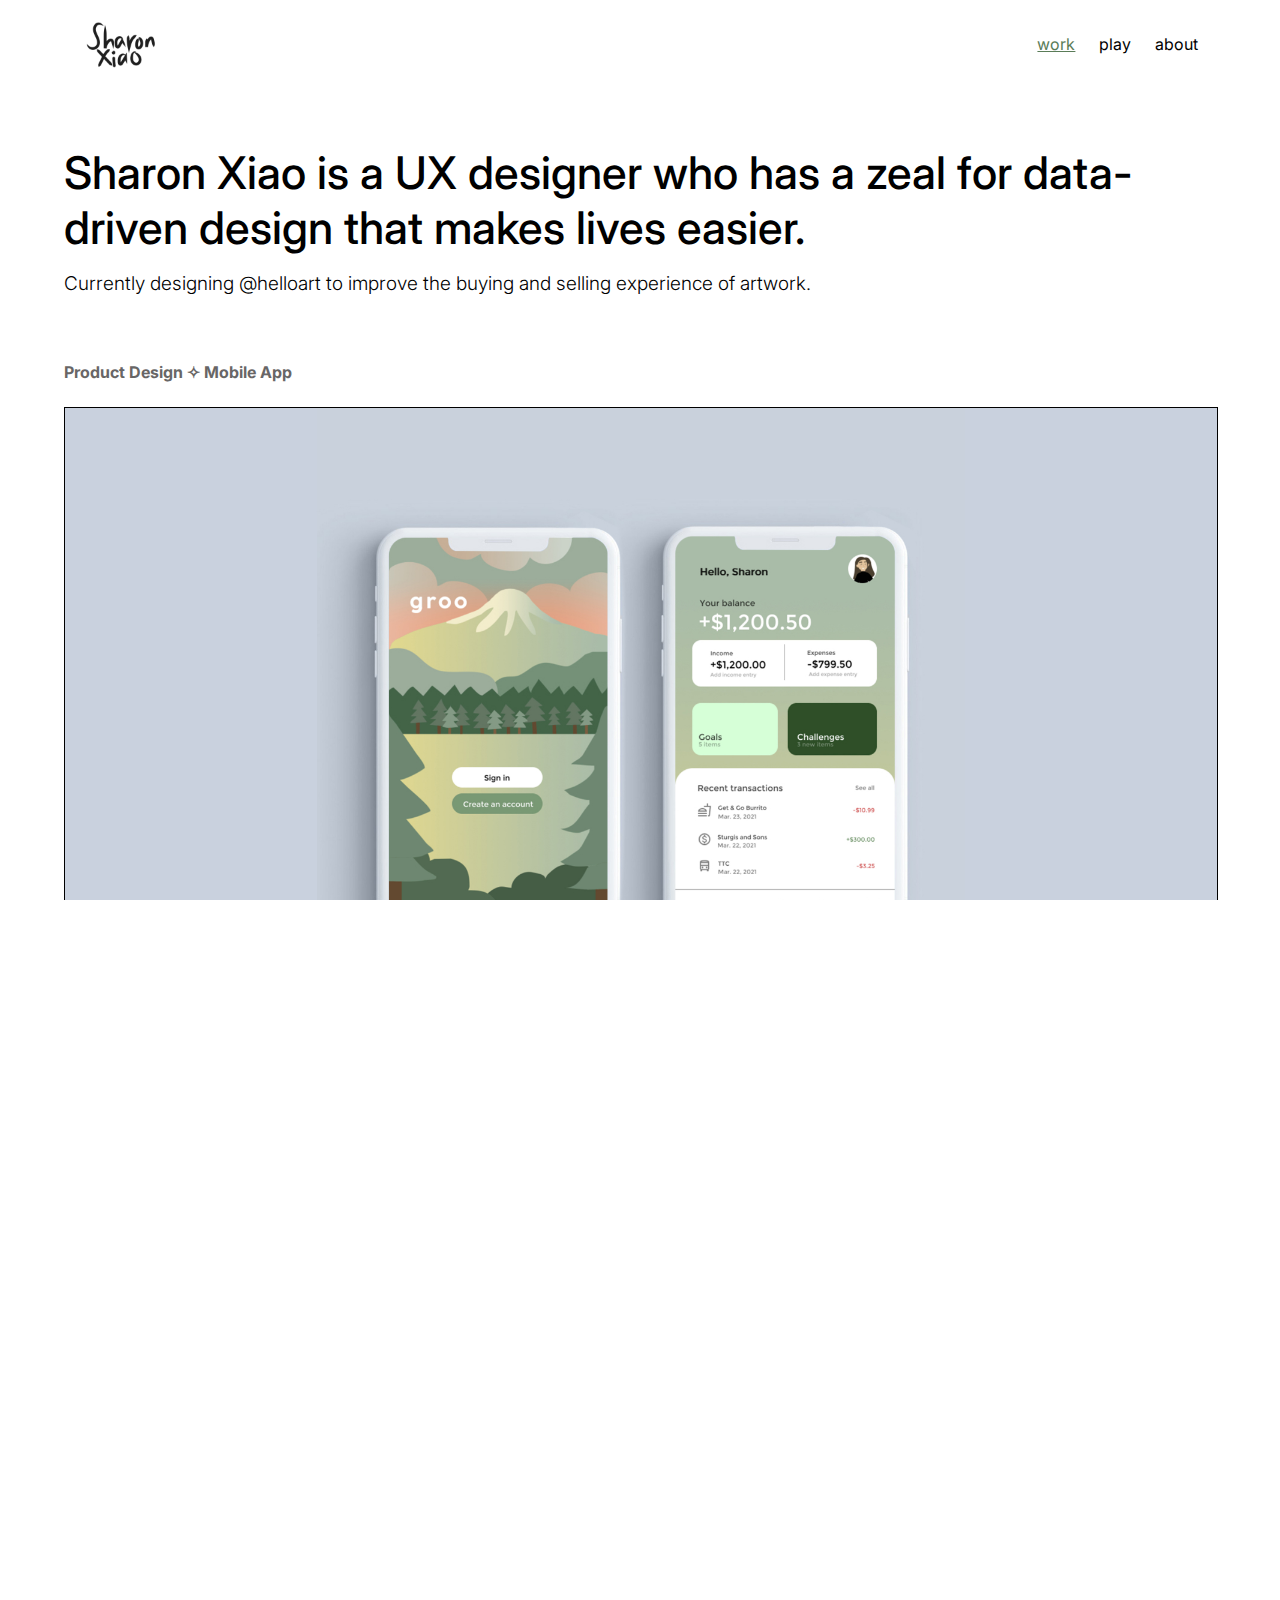
==== index.html @ 0c79200e "Updated font and nav bar properties" ====
<!DOCTYPE html>
<html lang="en">
    <head>
        <!-- Required meta tags-->
        <meta charset = "utf-8"/>
        <meta name = "viewport" content = "width=device-width, initial-scale=1.0"/>
        <meta name="author" content="Sharon Xiao"/>

        <!-- Bootstrap CSS -->
        <link rel = "stylesheet"
            href="https://cdn.jsdelivr.net/npm/bootstrap@4.5.3/dist/css/bootstrap.min.css"
            integrity = "sha384-TX8t27EcRE3e/ihU7zmQxVncDAy5uIKz4rEkgIXeMed4M0jlfIDPvg6uqKI2xXr2"
            crossorigin = "anonymous">

        <!-- Fonts -->
        <link rel="preconnect" href="https://fonts.googleapis.com">
        <link rel="preconnect" href="https://fonts.gstatic.com" crossorigin>
        <link href="https://fonts.googleapis.com/css2?family=Inter:wght@200;300;400;500&display=swap" rel="stylesheet">

        <link rel = "stylesheet" type="text/css" href = "index.css">
        <title>Sharon Xiao</title>
        <link rel="shortcut icon" type="image/x-icon" href="favicon.ico?"/>
    </head>
    <body>
        <!-- JavaScript: jQuery and Bootstrap bundle -->
        <script src = "https://code.jquery.com/jquery-3.5.1.slim.min.js"
            integrity = "sha384-DfXdz2htPH0lsSSs5nCTpuj/zy4C+OGpamoFVy38MVBnE+IbbVYUew+OrCXaRkfj"
            crossorigin = "anonymous">
        </script>
        <script src = "https://cdn.jsdelivr.net/npm/bootstrap@4.5.3/dist/js/bootstrap.bundle.min.js"
            integrity="sha384-ho+j7jyWK8fNQe+A12Hb8AhRq26LrZ/JpcUGGOn+Y7RsweNrtN/tE3MoK7ZeZDyx"
            crossorigin = "anonymous">
        </script>

        <header class = "container">
            <div class = "navbar">
                <div class = "logo">
                    <a href = "index.html"><img src = "media/logo.png" alt = "logo"/></a>
                </div>
                <div class = "nav" id = "myNav">
                    <a href = "index.html" style = "color:#5A7C58"><u>work</u></a>
                    <a href = "play.html">play</a>
                    <a href = "about.html">about</a>
                </div>
            </div>
        </header>

        <div class = "container text-left">
            <pre>
                <h1>Sharon Xiao is a UX designer who has a zeal for data-driven design that makes lives easier.</h1><br>
                <h2>Currently designing @helloart to improve the buying and selling experience of artwork.</h2><br><br>
            </pre>
        </div><br>

        <div class = "container text-left">
            <h5>Product Design ✧ Mobile App </h5>
            <a href = "groo.html"><img src = "media/groo-home.jpg" class = "bigPic"></a>
            <br>
            <a href = "groo.html"><h4>groo</h4></a>
            <h2>Using gamification to make smarter financial decisions.</h2>
            <br><br><br>
            <h5>UX Design ✧ Graphic Design ✧ Web Design</h5>
            <img src = "media/epic-home.jpg" class = "bigPic">
            <h4>Epic Investment Services</h4>
            <h2>Designing to improve tenant experience in commercial real estate at Epic. <i><b>Coming soon!</b></i></h2>
            <br><br><br>
            <h5>UX Design ✧ Product Design</h5>
            <a href = "caseware.html"><img src = "media/caseware-home.jpg" class = "bigPic"></a>
            <a href = "caseware.html"><h4>Caseware</h4></a>
            <h2>Reflecting on my experience and learnings at Caseware.</h2>
        </div><br><br><br><br>
        
        <hr><br><br>

        <footer class = "container">
            <div class = "footer">
                <p>Thanks for stopping by and checking out my portfolio!<br> If you'd like to get in touch, feel free to say 👋 at my Linkedin or shoot me an email.</p>
            </div>
            <br>
            <div class = "links">
                <a href = "https://www.linkedin.com/in/sharxiao/" target = "_blank">LinkedIn</a>
                <a href = "mailto:sharon.xiao@mail.utoronto.ca" target = "_blank">Email</a>
            </div>
            <br><br>
            <div class = "credits">
                <h6>Designed and coded by me!</h6>
                <br>
            </div>
        </footer>
    </body>
</html>
---- index.css ----
/* general */

body, html {
    font-family: 'Inter', sans-serif;
    color: #000000;
    background-color: #ffffff;
    margin: 0;
    height: 100%;
    width: 100%;
    max-width: 100%;
    overflow-x: hidden;
}

/* header */

header {
    padding: 20px;
}

header .row,
footer .row {
    display: flex;
    align-items: center;
}

header h1 {
    font-family: 'Inter', sans-serif;
    margin: 0;
    color: #000000;
}

.navbar {
    display: flex;
    justify-content: space-between;
    padding-left: 4%;
    padding-right: 4%;
}

.nav {
    overflow: hidden;
}

.nav a {
    float: left;
    display: block;
    text-align: center;
    padding: 14px 12px;
    text-decoration: none;
    font-size: 16px;
    font-weight: 400;
  }

.nav .icon {
    display: none;
  }

.logo img {
    width: 100px;
    height: 50px;
}

header p {
    padding: 0 20px;
    margin: 0;
    font-size: 17px;
    color:#000000;
}

header a:link {
    color: #000000;
}

header a:visited {
    color: #000000;
}

header a:hover, footer a:link {
    color: #5A7C58;
}

header a:active {
    color: #000000;
    text-decoration: underline;
}

/* main content */

pre {
    white-space: normal;
}

h1 {
    font-family: 'Inter', sans-serif;
    font-size: 45px;
    font-weight: 500;
    margin: 0;
    color: #000000;
    padding-left: 5%;
    padding-right: 5%;
    padding-top: 3%;
}

h2 {
    font-family: 'Inter', sans-serif;
    font-size: 19px;
    margin: 0;
    color: #000000;
    font-weight: 300;
    padding-left: 5%;
    padding-right: 5%;
    line-height: 150%;
}

h3 {
    font-family: 'Inter', sans-serif;
    font-size: 18px;
    margin: 0;
    color: #000000;
    padding-left: 5%;
    padding-right: 5%;
    padding-bottom: 3%;
}

h4 {
    font-family: 'Inter', sans-serif;
    font-size: 32px;
    margin: 0;
    color: #000000;
    padding-left: 5%;
    padding-right: 5%;
    padding-bottom: 1%;
}

h5 {
    font-family: 'Inter', sans-serif;
    font-size: 16px;
    margin: 0;
    color: #686666;
    padding-left: 5%;
    padding-right: 5%;
    padding-bottom: 1%;
}

p {
    font-family: 'Inter', sans-serif;
    font-size: 18px;
    margin: 0;
    color: #000000;
    line-height: 30px;
}

.colour {
    color: #5A7C58;
}

.bigPic {
    width: 90%;
    height: 90%;
    margin-left: 5%;
    margin-top: 1%;
    margin-bottom: 2%;
    border: 1px solid black;
}

.work {
    padding-left: 4%;
    display: inline-flex;
    flex-wrap: wrap;
    align-items: center;
}

.work img {
    width: 450px;
    height: 450px;
}

.groo, .amacss, .caseware, .utsc {
    position: relative;
}

.grooPic, .amacssPic, .casewarePic, .utscPic {
    display: flex;
}

.overlay {
    position: absolute;
    top: 0;
    bottom: 0;
    left: 0;
    right: 0;
    height: 450px;
    width: 450px;
    opacity: 0;
    transition: 0.5s ease;
    background-color: #000000;
    padding: 10px 10px;
    margin: 0px 15px 15px 15px;
}

.groo:hover .overlay, .amacss:hover .overlay, .caseware:hover .overlay, .utsc:hover .overlay {
    opacity: 75%;
}

.text {
    color: #ffffff;
    font-size: 22px;
    font-weight: 400;
    padding: 8px 16px;
    position: relative;
    top: 60%;
    left: 50%;
    -webkit-transform: translate(-50%, -50%);
    -ms-transform: translate(-50%, -50%);
    transform: translate(-50%, -50%);
    text-align: left;
}

.subtext {
    color: #ffffff;
    font-size: 12px;
    font-weight: 300;
    padding: 8px 16px;
    position: relative;
    top: 55%;
    left: 50%;
    -webkit-transform: translate(-50%, -50%);
    -ms-transform: translate(-50%, -50%);
    transform: translate(-50%, -50%);
    text-align: left;
}

/* footer */

footer {
    color:#000000;
    background-color: #ffffff;
    height: 30%;
}

footer a:link {
    color: #5A7C58;
    margin-right: 2%;
}

footer a:visited {
    color: #5A7C58;
}

footer p {
    font-size: 17px;
    text-align: left;
    font-weight: 300;
    padding-left: 5%;
}

h6 {
    font-family: 'Inter', sans-serif;
    text-align: left;
    font-weight: 500;
}

.links {
    font-size: 17px;
    padding-left: 5%;
}

.credits {
    font-size: 13px;
    font-weight: 300;
    padding-left: 5%;
}

@media only screen and (max-width: 1024px) {
    .work img {
        width: 90%;
        height: 10%;
    }

    .overlay {
        visibility: hidden;
    }
}
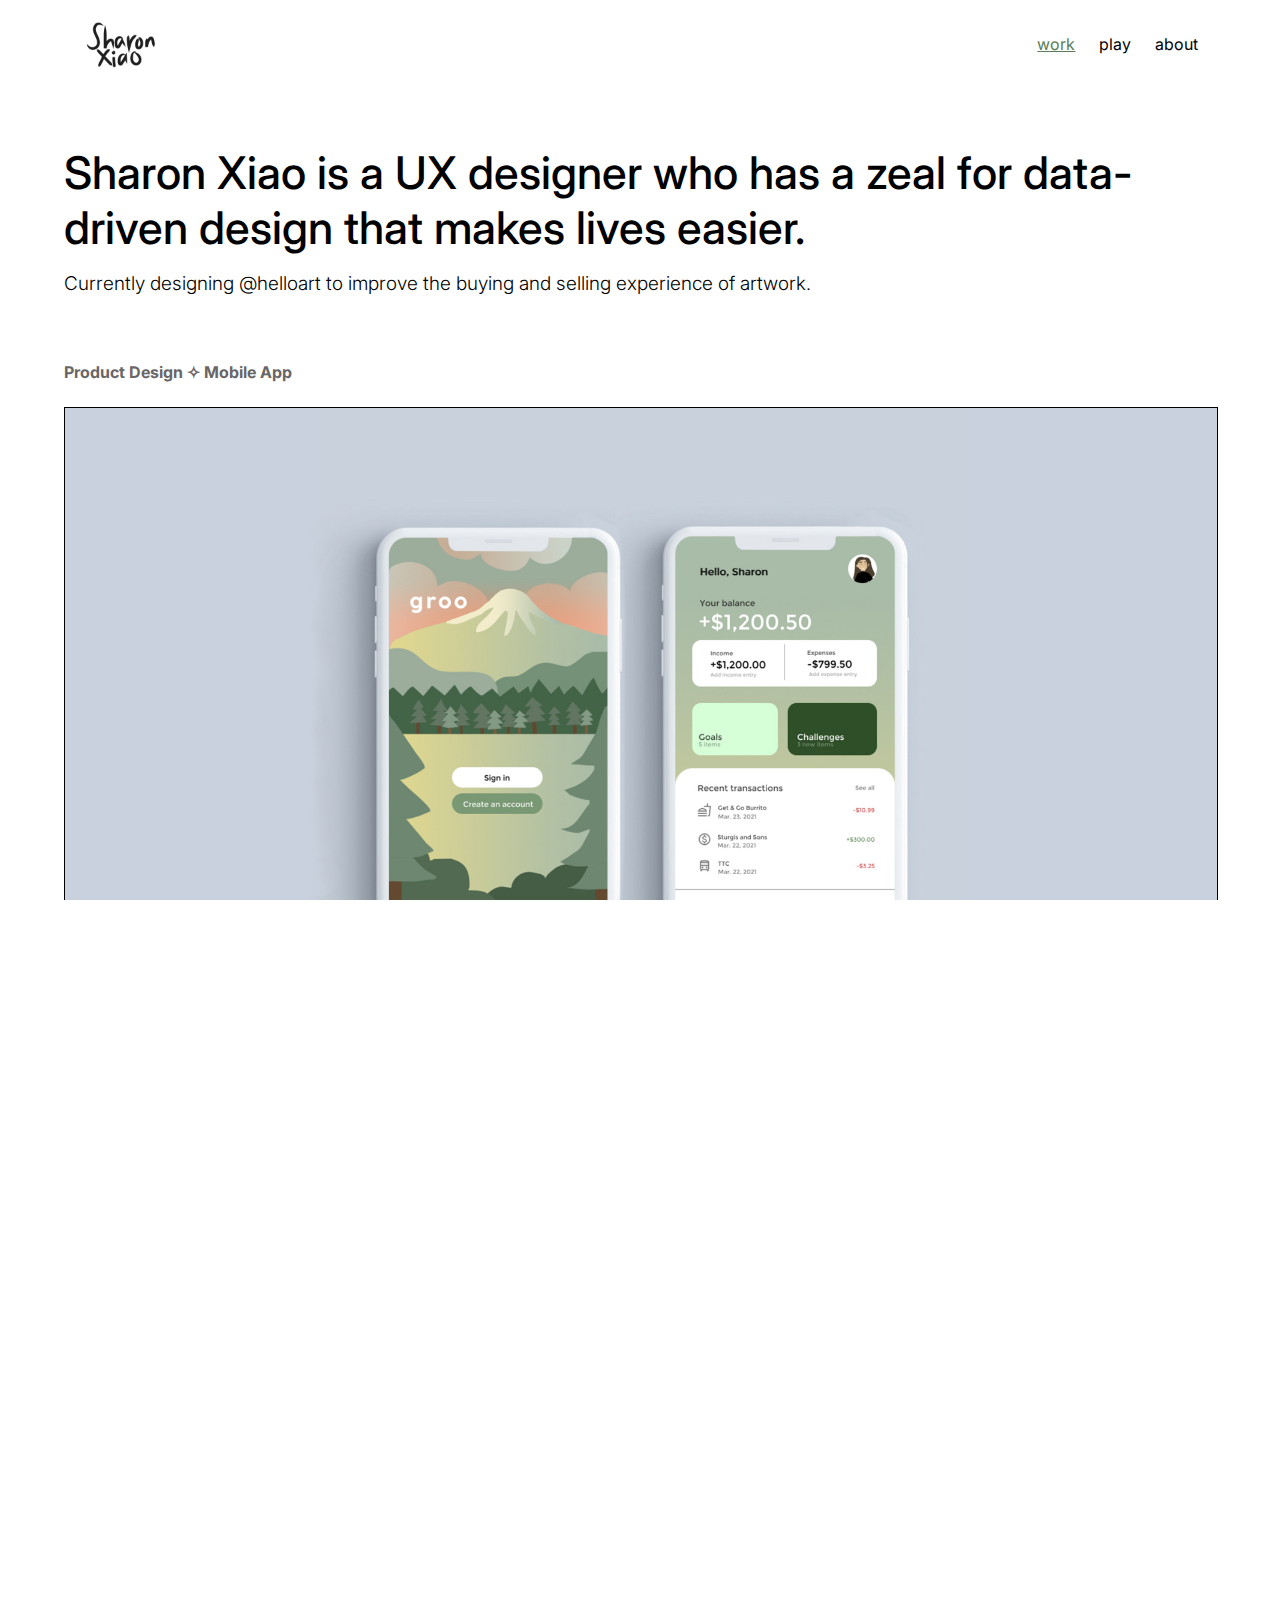
==== commit e1489d94: "Updated a bunch of pages" ====
--- a/index.html
+++ b/index.html
@@ -16,6 +16,11 @@
         <link rel="preconnect" href="https://fonts.googleapis.com">
         <link rel="preconnect" href="https://fonts.gstatic.com" crossorigin>
         <link href="https://fonts.googleapis.com/css2?family=Inter:wght@200;300;400;500&display=swap" rel="stylesheet">
+
+
+<link rel="preconnect" href="https://fonts.googleapis.com">
+<link rel="preconnect" href="https://fonts.gstatic.com" crossorigin>
+<link href="https://fonts.googleapis.com/css2?family=Libre+Caslon+Text&display=swap" rel="stylesheet">
 
         <link rel = "stylesheet" type="text/css" href = "index.css">
         <title>Sharon Xiao</title>
@@ -59,12 +64,12 @@
             <a href = "groo.html"><h4>groo</h4></a>
             <h2>Using gamification to make smarter financial decisions.</h2>
             <br><br><br>
-            <h5>UX Design ✧ Graphic Design ✧ Web Design</h5>
-            <img src = "media/epic-home.jpg" class = "bigPic">
-            <h4>Epic Investment Services</h4>
-            <h2>Designing to improve tenant experience in commercial real estate at Epic. <i><b>Coming soon!</b></i></h2>
+            <h5>UI/UX Design ✧ Graphic Design ✧ Web Design</h5>
+            <a href = "epic.html"><img src = "media/epic-home.jpg" class = "bigPic"></a>
+            <a href = "epic.html"><h4>Epic Investment Services</h4></a>
+            <h2>Improving tenant experience in commercial real estate at Epic.</h2>
             <br><br><br>
-            <h5>UX Design ✧ Product Design</h5>
+            <h5>UI/UX Design ✧ Product Design</h5>
             <a href = "caseware.html"><img src = "media/caseware-home.jpg" class = "bigPic"></a>
             <a href = "caseware.html"><h4>Caseware</h4></a>
             <h2>Reflecting on my experience and learnings at Caseware.</h2>
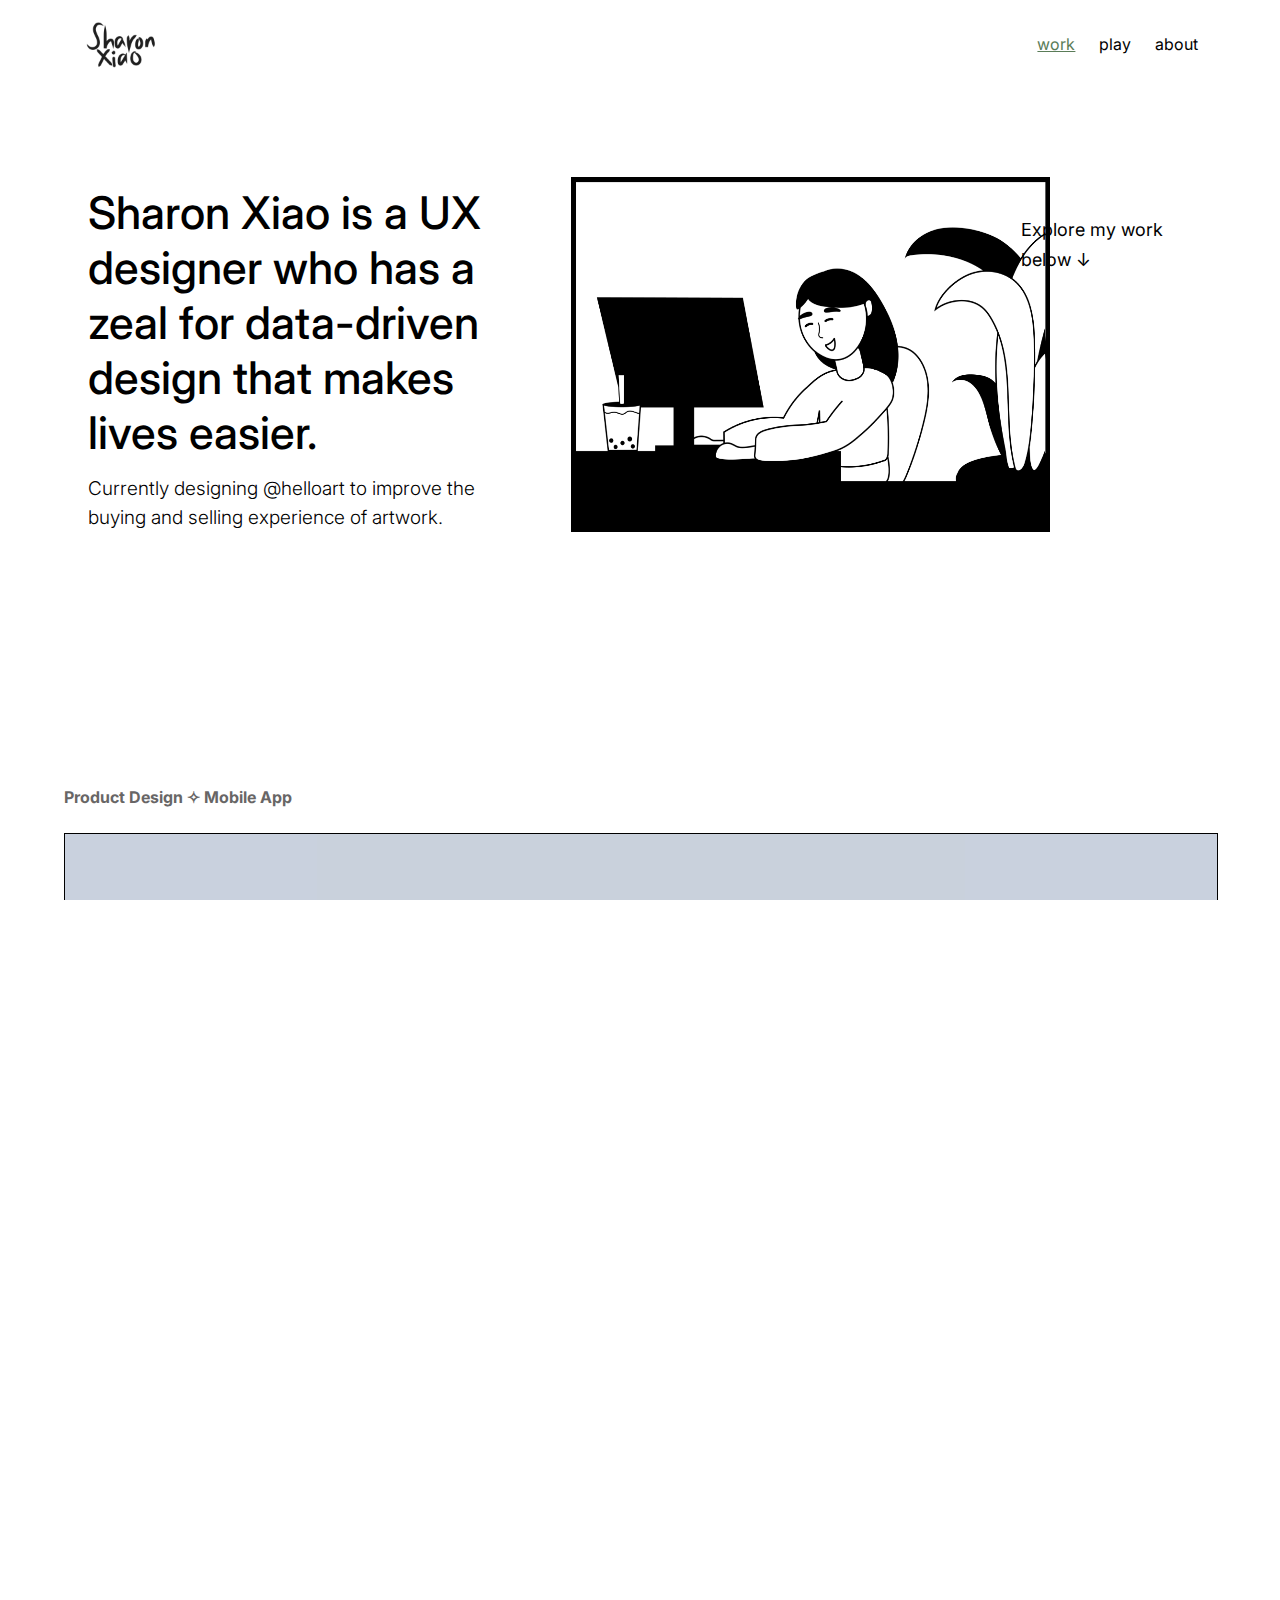
==== commit f3538da5: "Updated a bunch of pages" ====
--- a/index.html
+++ b/index.html
@@ -1,7 +1,7 @@
 <!DOCTYPE html>
 <html lang="en">
     <head>
-        <!-- Required meta tags-->
+        <!-- Required meta tags -->
         <meta charset = "utf-8"/>
         <meta name = "viewport" content = "width=device-width, initial-scale=1.0"/>
         <meta name="author" content="Sharon Xiao"/>
@@ -51,26 +51,40 @@
         </header>
 
         <div class = "container text-left">
-            <pre>
-                <h1>Sharon Xiao is a UX designer who has a zeal for data-driven design that makes lives easier.</h1><br>
-                <h2>Currently designing @helloart to improve the buying and selling experience of artwork.</h2><br><br>
-            </pre>
+            <div class = "row">
+                <div class = "column">
+                    <pre>
+                        <h1>Sharon Xiao is a UX designer who has a zeal for data-driven design that makes lives easier.</h1><br>
+                        <h2>Currently designing @helloart to improve the buying and selling experience of artwork.</h2><br><br>
+                    </pre>
+                </div>
+                <div class = "column">
+                    <img src = "media/me.gif" class = "me">
+                </div>
+                <div class = "welcome"><p>Explore my work below ↓</p></div>
+            </div>
         </div><br>
 
         <div class = "container text-left">
-            <h5>Product Design ✧ Mobile App </h5>
+            <h5>Product Design ✧ Mobile App</h5>
             <a href = "groo.html"><img src = "media/groo-home.jpg" class = "bigPic"></a>
             <br>
             <a href = "groo.html"><h4>groo</h4></a>
             <h2>Using gamification to make smarter financial decisions.</h2>
             <br><br><br>
-            <h5>UI/UX Design ✧ Graphic Design ✧ Web Design</h5>
-            <a href = "epic.html"><img src = "media/epic-home.jpg" class = "bigPic"></a>
-            <a href = "epic.html"><h4>Epic Investment Services</h4></a>
-            <h2>Improving tenant experience in commercial real estate at Epic.</h2>
+            <h5>UI/UX Design ✧ Web Design ✧ Graphic Design</h5>
+            <a href = "epic.html"><img src = "media/epic.jpg" class = "bigPic"></a>
+            <a href = "epic.html"><h4>Renfrew Centre</h4></a>
+            <h2>Improving tenant experience in commercial real estate at Epic Investment Services.</h2>
             <br><br><br>
+            <!--<h5>User Research ✧ UI/UX Design</h5>
+            <a href = "vb.html"><img src = "media/vb-home.jpg" class = "bigPic"></a>
+            <br>
+            <a href = "vb.html"><h4>Venture Build</h4></a>
+            <h2>Reimagining the future of innovation in Africa at African Impact Initiative.</h2>
+            <br><br><br>-->
             <h5>UI/UX Design ✧ Product Design</h5>
-            <a href = "caseware.html"><img src = "media/caseware-home.jpg" class = "bigPic"></a>
+            <a href = "caseware.html"><img src = "media/caseware2-home.jpg" class = "bigPic"></a>
             <a href = "caseware.html"><h4>Caseware</h4></a>
             <h2>Reflecting on my experience and learnings at Caseware.</h2>
         </div><br><br><br><br>
--- a/index.css
+++ b/index.css
@@ -149,6 +149,12 @@
     line-height: 30px;
 }
 
+.welcome {
+    margin-top: 5%;
+    margin-left: auto;
+    margin-right: auto;
+}
+
 .colour {
     color: #5A7C58;
 }
@@ -160,6 +166,29 @@
     margin-top: 1%;
     margin-bottom: 2%;
     border: 1px solid black;
+}
+
+.me {
+    width: 100%;
+    height: 85%;
+    padding: 5px;
+    margin-left: 5%;
+    margin-right: 3%;
+    margin-top: 3%;
+    margin-bottom: 2%;
+}
+
+.row {
+    display: flex;
+    margin-top: 0%;
+    margin-bottom: 10%;
+    margin-right: 1%;
+   /* background-color: #AFC9BD;*/
+    padding: 5%;
+}
+
+.column {
+    width: 50%;
 }
 
 .work {
@@ -279,4 +308,29 @@
     .overlay {
         visibility: hidden;
     }
+}
+
+@media screen and (max-width: 1200px) {
+    .row {
+        display: flex;
+        margin-top: 1%;
+        margin-bottom: 20%;
+        margin-right: 6%;
+       /* background-color: #AFC9BD;*/
+        padding: 2%;
+    }
+    
+    .column {
+      width: 100%;
+    }
+
+    .me {
+        width: 100%;
+        height: 95%;
+        padding: 5px;
+        margin-left: 5%;
+        margin-right: 30%;
+        margin-top: 1%;
+        margin-bottom: 2%;
+    }
 }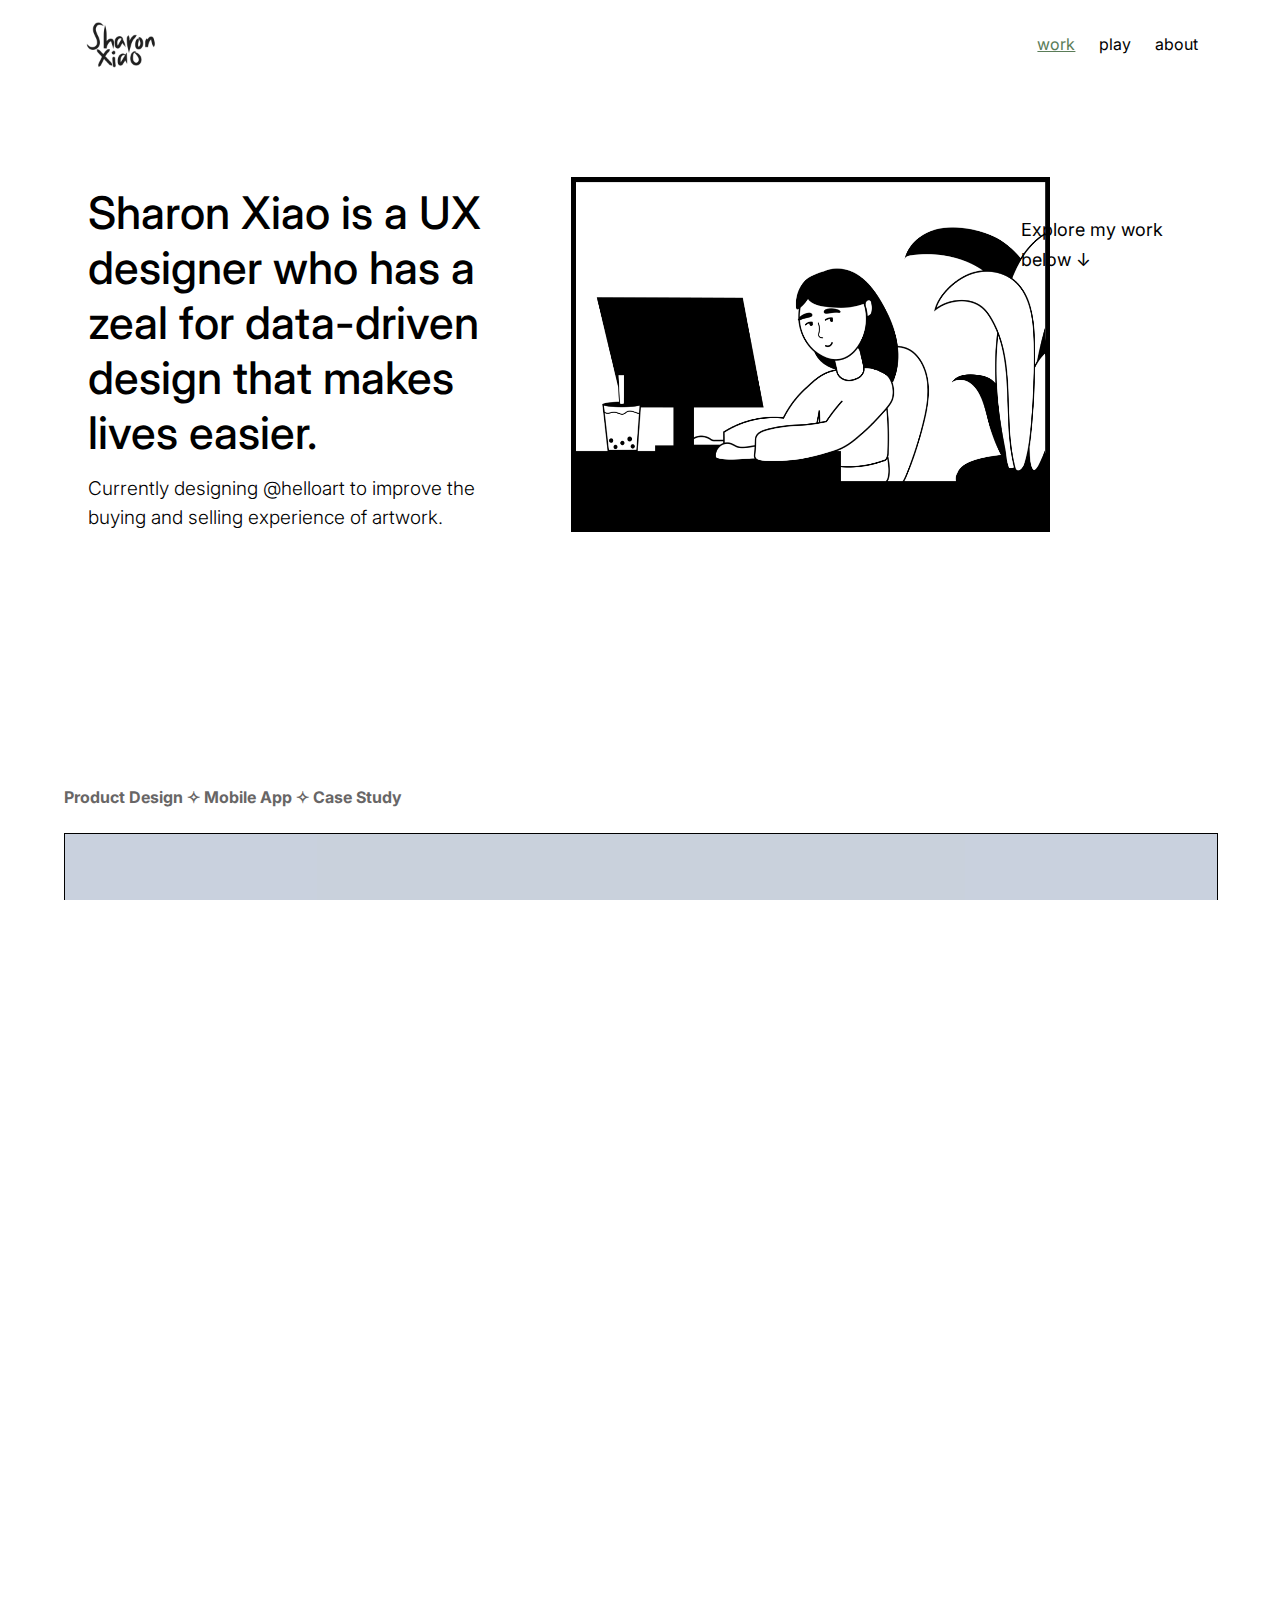
==== commit f278e34f: "Some ~small~ changes" ====
--- a/index.html
+++ b/index.html
@@ -66,13 +66,13 @@
         </div><br>
 
         <div class = "container text-left">
-            <h5>Product Design ✧ Mobile App</h5>
+            <h5>Product Design ✧ Mobile App ✧ Case Study</h5>
             <a href = "groo.html"><img src = "media/groo-home.jpg" class = "bigPic"></a>
             <br>
             <a href = "groo.html"><h4>groo</h4></a>
             <h2>Using gamification to make smarter financial decisions.</h2>
             <br><br><br>
-            <h5>UI/UX Design ✧ Web Design ✧ Graphic Design</h5>
+            <h5>UI/UX Design ✧ Web Design ✧ Case Study</h5>
             <a href = "epic.html"><img src = "media/epic.jpg" class = "bigPic"></a>
             <a href = "epic.html"><h4>Renfrew Centre</h4></a>
             <h2>Improving tenant experience in commercial real estate at Epic Investment Services.</h2>
@@ -83,7 +83,7 @@
             <a href = "vb.html"><h4>Venture Build</h4></a>
             <h2>Reimagining the future of innovation in Africa at African Impact Initiative.</h2>
             <br><br><br>-->
-            <h5>UI/UX Design ✧ Product Design</h5>
+            <h5>UI/UX Design ✧ Co-op/Internship</h5>
             <a href = "caseware.html"><img src = "media/caseware2-home.jpg" class = "bigPic"></a>
             <a href = "caseware.html"><h4>Caseware</h4></a>
             <h2>Reflecting on my experience and learnings at Caseware.</h2>
--- a/index.css
+++ b/index.css
@@ -316,6 +316,7 @@
         margin-top: 1%;
         margin-bottom: 20%;
         margin-right: 6%;
+        margin-left: 1%;
        /* background-color: #AFC9BD;*/
         padding: 2%;
     }
@@ -328,9 +329,26 @@
         width: 100%;
         height: 95%;
         padding: 5px;
+        margin-left: 3%;
+        margin-right: 30%;
+        margin-top: 0%;
+        margin-bottom: 2%;
+    }
+}
+
+@media screen and (max-width: 500px) {
+    .welcome {
         margin-left: 5%;
-        margin-right: 30%;
-        margin-top: 1%;
-        margin-bottom: 2%;
+    }
+
+    h2 {
+        font-family: 'Inter', sans-serif;
+        font-size: 19px;
+        margin: 0;
+        color: #000000;
+        font-weight: 300;
+        padding-left: 5%;
+        padding-right: 5%;
+        line-height: 170%;
     }
 }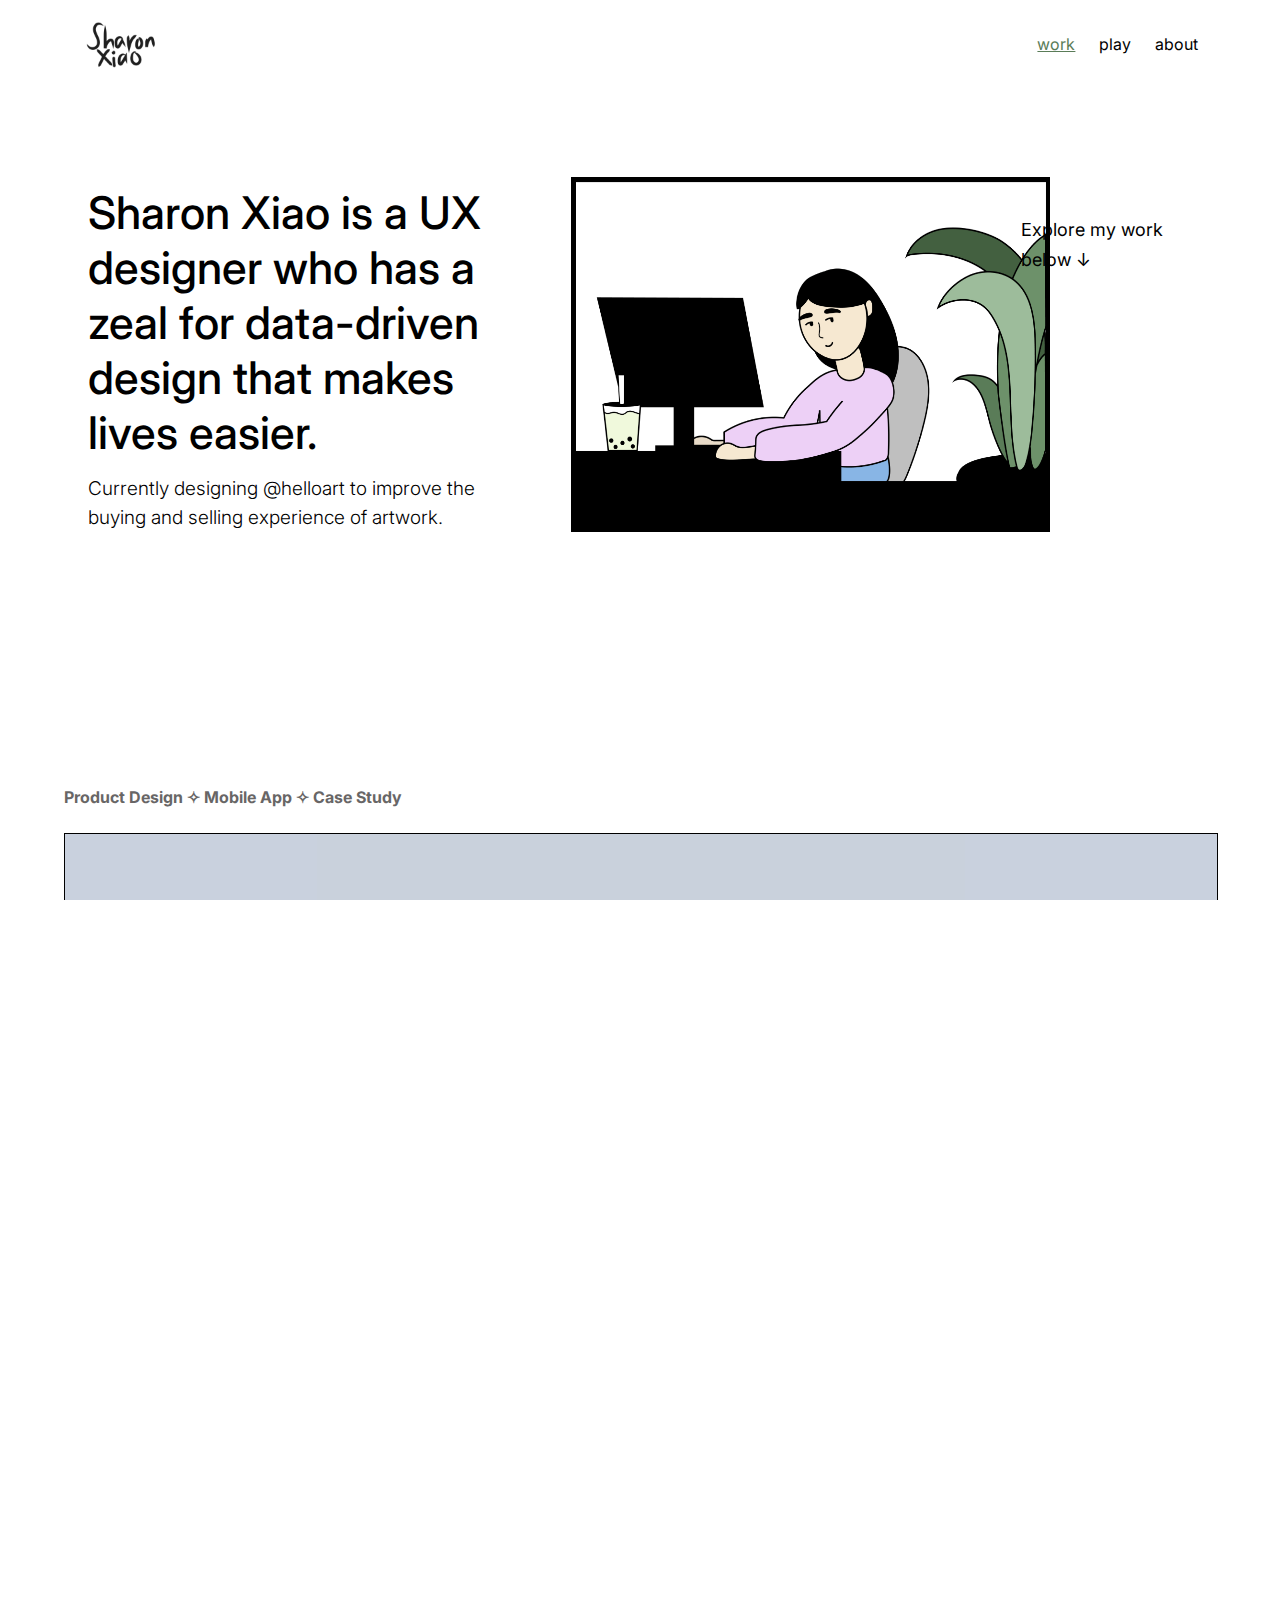
==== commit 8575e5ea: "Updated my home page gif" ====
--- a/index.html
+++ b/index.html
@@ -59,34 +59,28 @@
                     </pre>
                 </div>
                 <div class = "column">
-                    <img src = "media/me.gif" class = "me">
+                    <img src = "media/slay.gif" class = "me">
                 </div>
                 <div class = "welcome"><p>Explore my work below ↓</p></div>
             </div>
         </div><br>
 
         <div class = "container text-left">
-            <h5>Product Design ✧ Mobile App ✧ Case Study</h5>
-            <a href = "groo.html"><img src = "media/groo-home.jpg" class = "bigPic"></a>
-            <br>
-            <a href = "groo.html"><h4>groo</h4></a>
-            <h2>Using gamification to make smarter financial decisions.</h2>
-            <br><br><br>
-            <h5>UI/UX Design ✧ Web Design ✧ Case Study</h5>
-            <a href = "epic.html"><img src = "media/epic.jpg" class = "bigPic"></a>
-            <a href = "epic.html"><h4>Renfrew Centre</h4></a>
-            <h2>Improving tenant experience in commercial real estate at Epic Investment Services.</h2>
-            <br><br><br>
-            <!--<h5>User Research ✧ UI/UX Design</h5>
-            <a href = "vb.html"><img src = "media/vb-home.jpg" class = "bigPic"></a>
-            <br>
-            <a href = "vb.html"><h4>Venture Build</h4></a>
-            <h2>Reimagining the future of innovation in Africa at African Impact Initiative.</h2>
-            <br><br><br>-->
-            <h5>UI/UX Design ✧ Co-op/Internship</h5>
-            <a href = "caseware.html"><img src = "media/caseware2-home.jpg" class = "bigPic"></a>
-            <a href = "caseware.html"><h4>Caseware</h4></a>
-            <h2>Reflecting on my experience and learnings at Caseware.</h2>
+                <h5>Product Design ✧ Mobile App ✧ Case Study</h5>
+                <a href = "groo.html"><img src = "media/groo-home.jpg" class = "bigPic"></a>
+                <br>
+                <a href = "groo.html"><h4>groo</h4></a>
+                <h2>Using gamification to make smarter financial decisions.</h2>
+                <br><br><br>
+                <h5>UI/UX Design ✧ Web Design ✧ Case Study</h5>
+                <a href = "epic.html"><img src = "media/epic.jpg" class = "bigPic"></a>
+                <a href = "epic.html"><h4>Renfrew Centre</h4></a>
+                <h2>Improving tenant experience in commercial real estate at Epic Investment Services.</h2>
+                <br><br><br>
+                <h5>UX Design ✧ Co-op/Internship</h5>
+                <a href = "caseware.html"><img src = "media/caseware2-home.jpg" class = "bigPic"></a>
+                <a href = "caseware.html"><h4>Caseware</h4></a>
+                <h2>Reflecting on my experience and learnings at Caseware.</h2>
         </div><br><br><br><br>
         
         <hr><br><br>
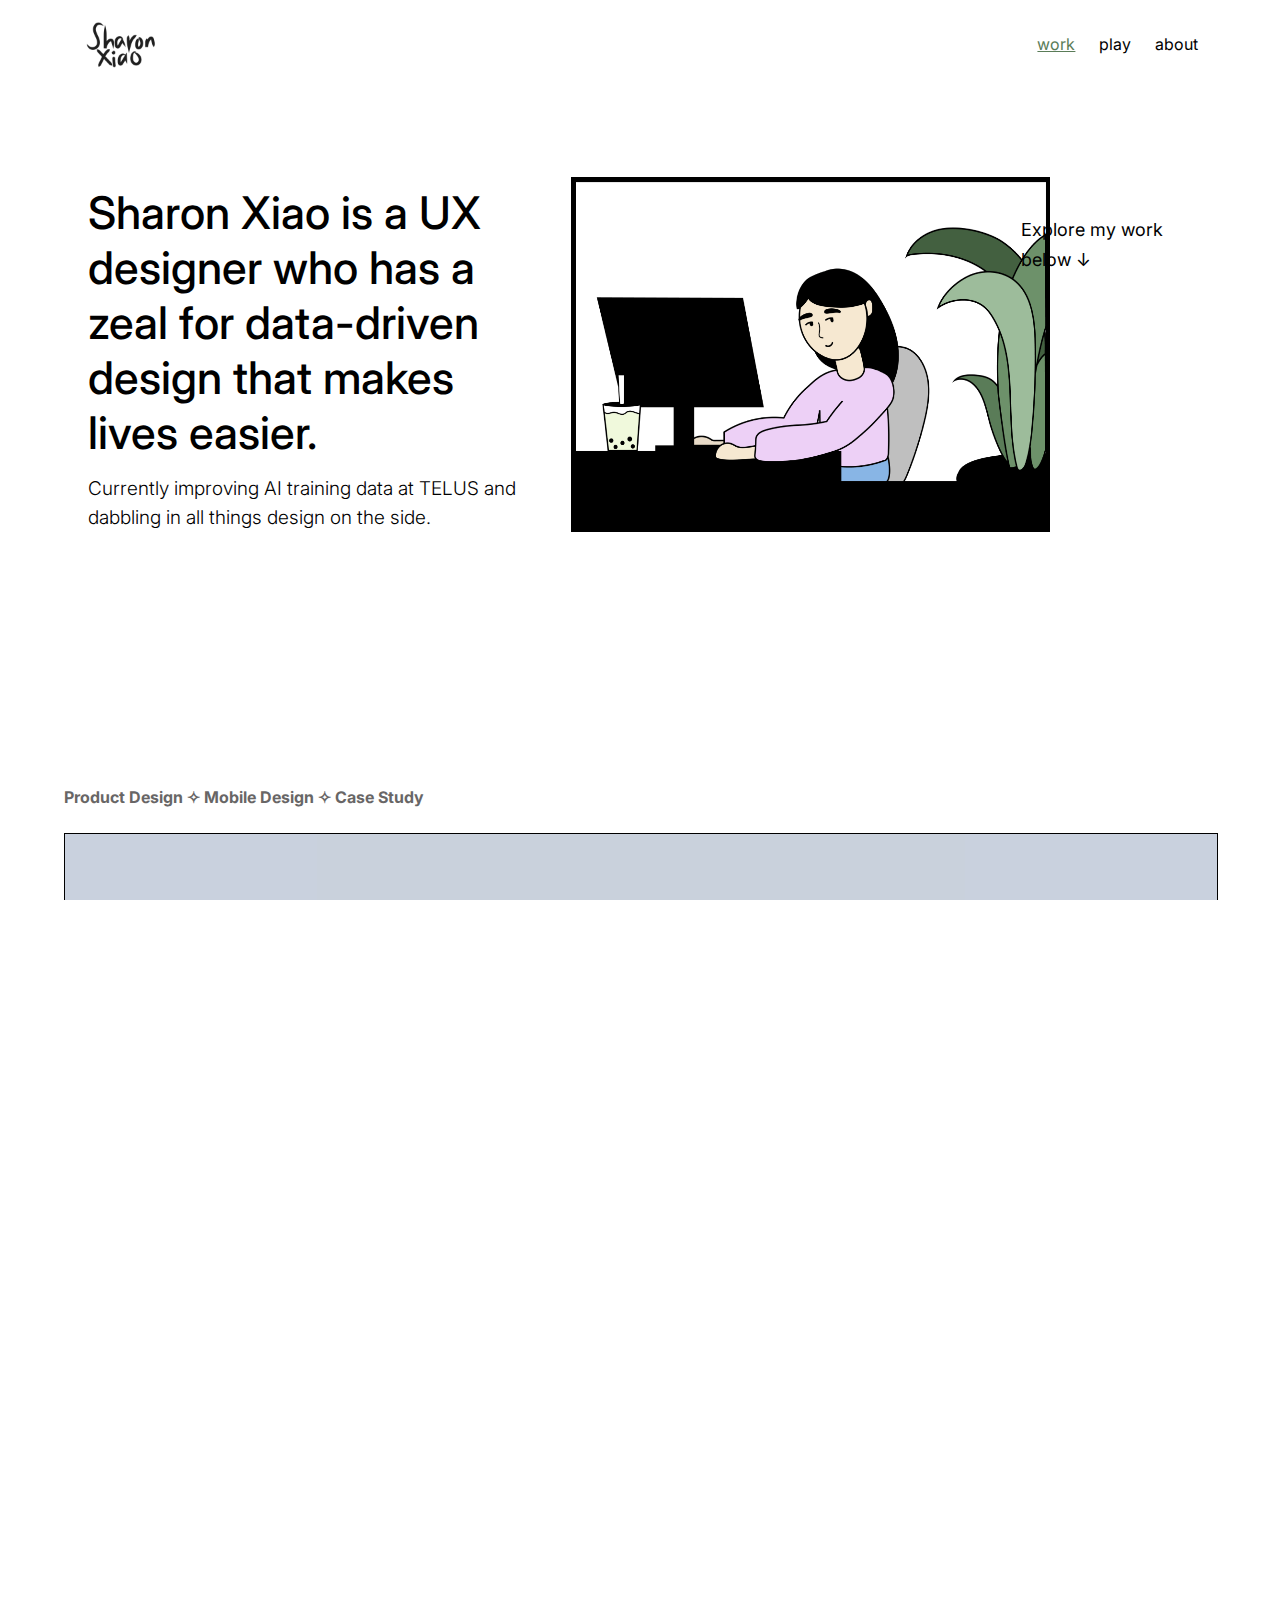
==== commit 08bc5528: "Updated portfolio" ====
--- a/index.html
+++ b/index.html
@@ -55,7 +55,7 @@
                 <div class = "column">
                     <pre>
                         <h1>Sharon Xiao is a UX designer who has a zeal for data-driven design that makes lives easier.</h1><br>
-                        <h2>Currently designing @helloart to improve the buying and selling experience of artwork.</h2><br><br>
+                        <h2>Currently improving AI training data at TELUS and dabbling in all things design on the side.</h2><br><br>
                     </pre>
                 </div>
                 <div class = "column">
@@ -66,7 +66,7 @@
         </div><br>
 
         <div class = "container text-left">
-                <h5>Product Design ✧ Mobile App ✧ Case Study</h5>
+                <h5>Product Design ✧ Mobile Design ✧ Case Study</h5>
                 <a href = "groo.html"><img src = "media/groo-home.jpg" class = "bigPic"></a>
                 <br>
                 <a href = "groo.html"><h4>groo</h4></a>
@@ -76,8 +76,13 @@
                 <a href = "epic.html"><img src = "media/epic.jpg" class = "bigPic"></a>
                 <a href = "epic.html"><h4>Renfrew Centre</h4></a>
                 <h2>Improving tenant experience in commercial real estate at Epic Investment Services.</h2>
+                <!---<br><br><br>
+                <h5>User Research ✧ Case Study</h5>
+                <a href = "vb.html"><img src = "media/vb-home.jpg" class = "bigPic"></a>
+                <a href = "vb.html"><h4>Venture Build</h4></a>
+                <h2>Building a better future via empowering innovation at African Impact Initiative.</h2> -->
                 <br><br><br>
-                <h5>UX Design ✧ Co-op/Internship</h5>
+                <h5>UX Design ✧ Reflection</h5>
                 <a href = "caseware.html"><img src = "media/caseware2-home.jpg" class = "bigPic"></a>
                 <a href = "caseware.html"><h4>Caseware</h4></a>
                 <h2>Reflecting on my experience and learnings at Caseware.</h2>
@@ -87,7 +92,7 @@
 
         <footer class = "container">
             <div class = "footer">
-                <p>Thanks for stopping by and checking out my portfolio!<br> If you'd like to get in touch, feel free to say 👋 at my Linkedin or shoot me an email.</p>
+                <p>Thanks for stopping by and checking out my portfolio!<br> If you'd like to get in touch, feel free to reach out on Linkedin or shoot me an email.</p>
             </div>
             <br>
             <div class = "links">
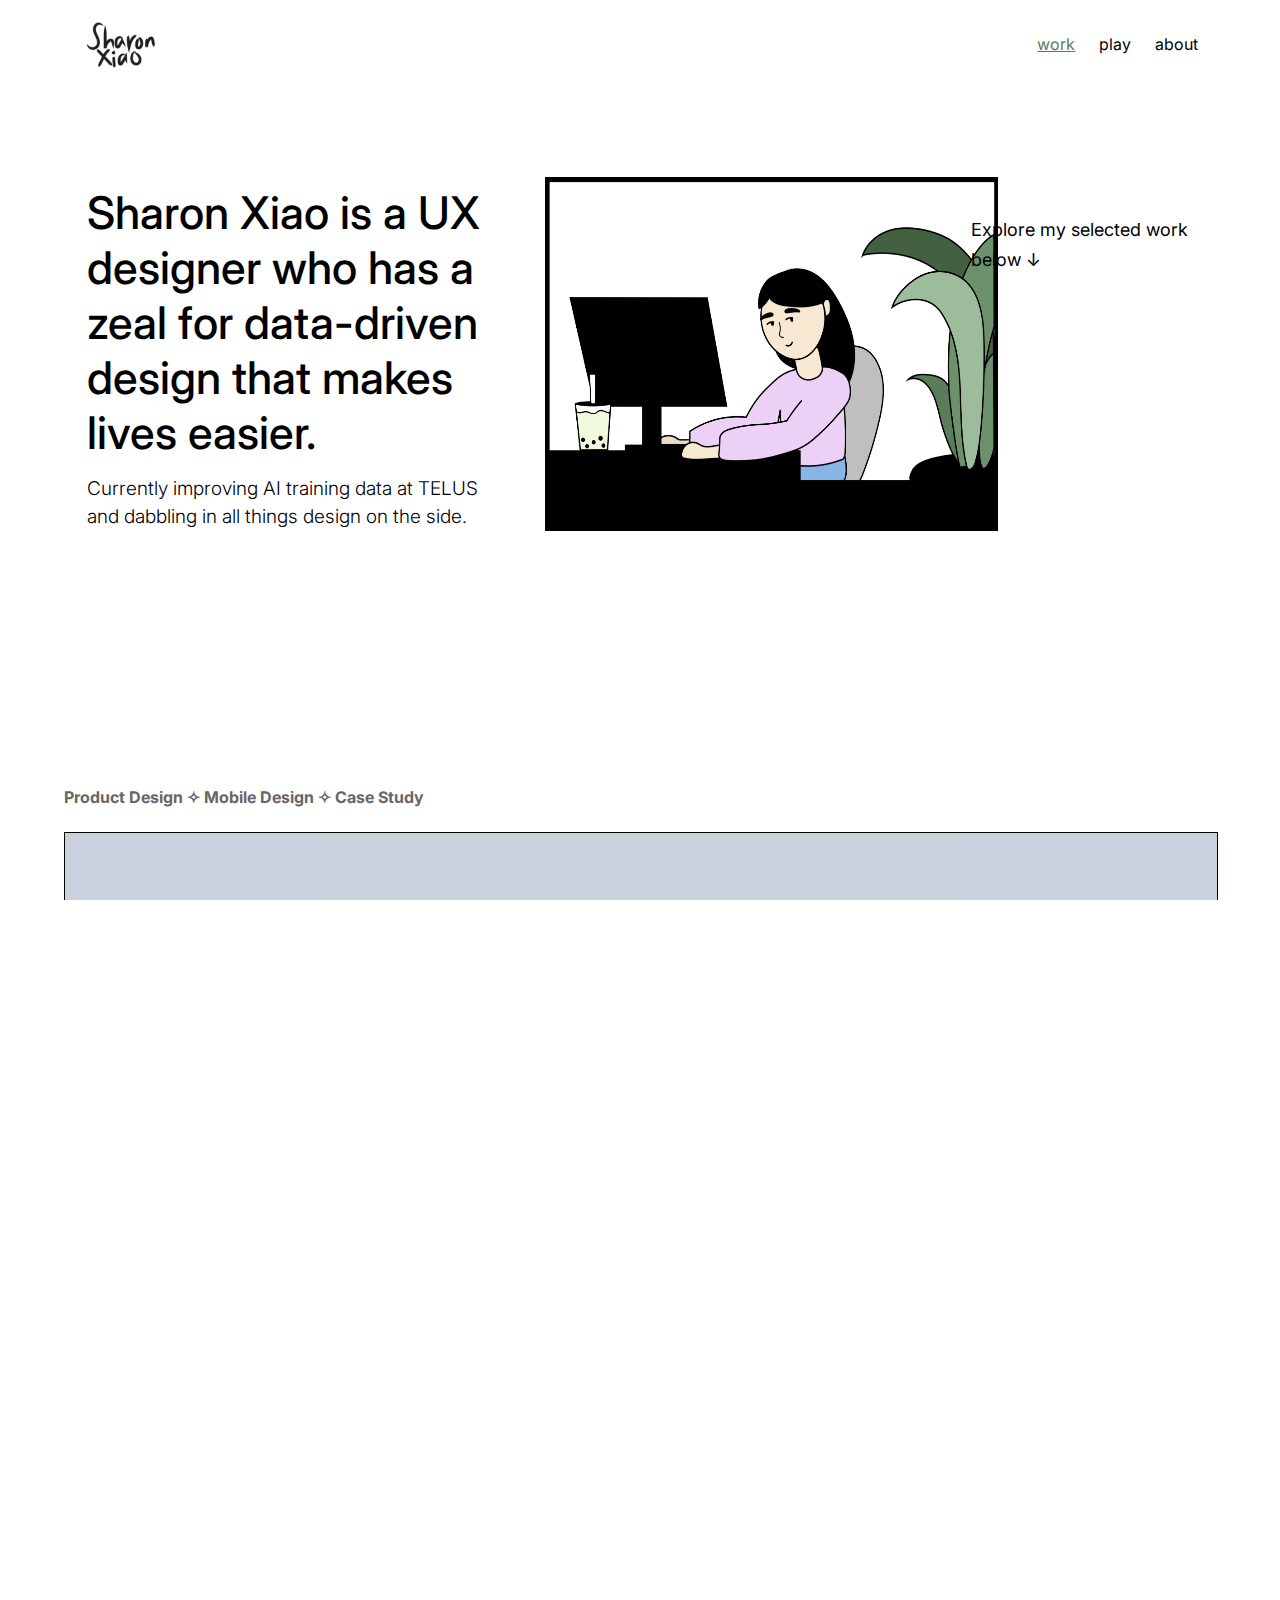
==== commit 9ae32912: "Update index.html" ====
--- a/index.html
+++ b/index.html
@@ -61,7 +61,7 @@
                 <div class = "column">
                     <img src = "media/slay.gif" class = "me">
                 </div>
-                <div class = "welcome"><p>Explore my work below ↓</p></div>
+                <div class = "welcome"><p>Explore my selected work below ↓</p></div>
             </div>
         </div><br>
 
